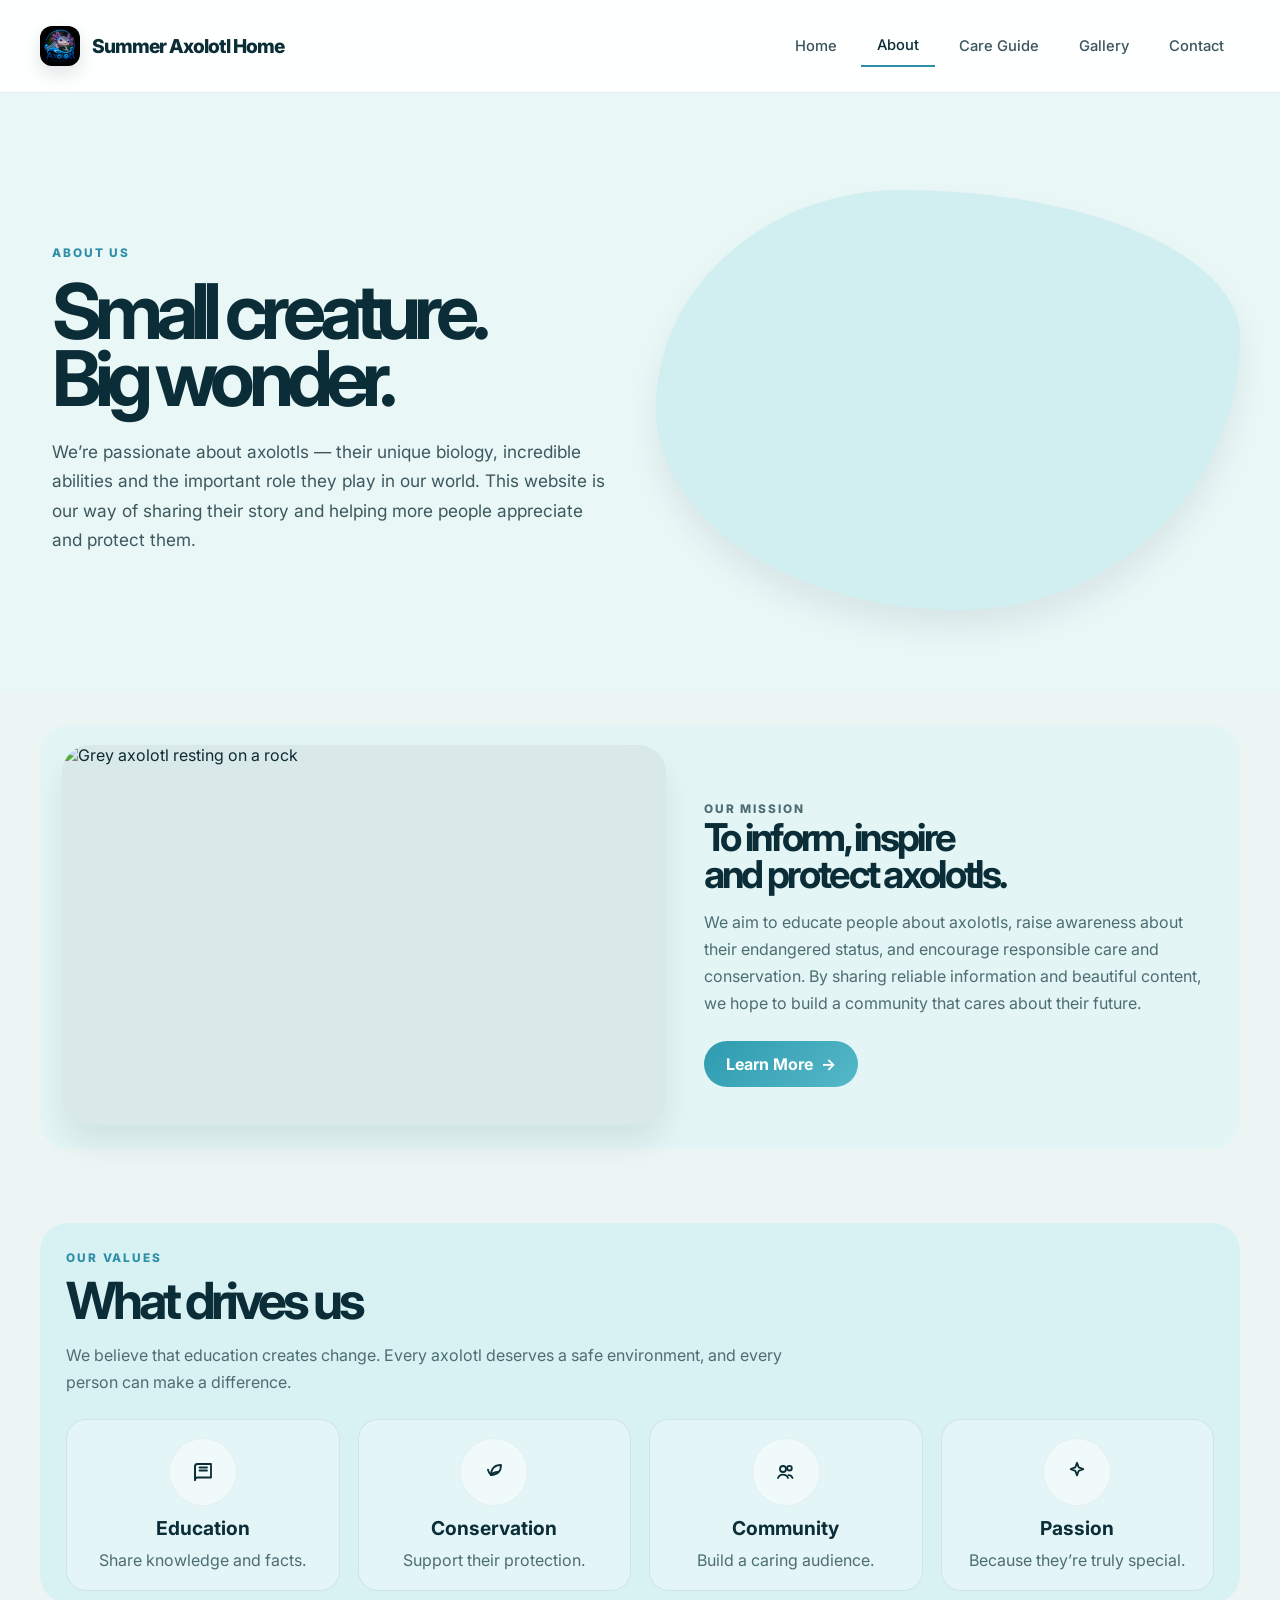
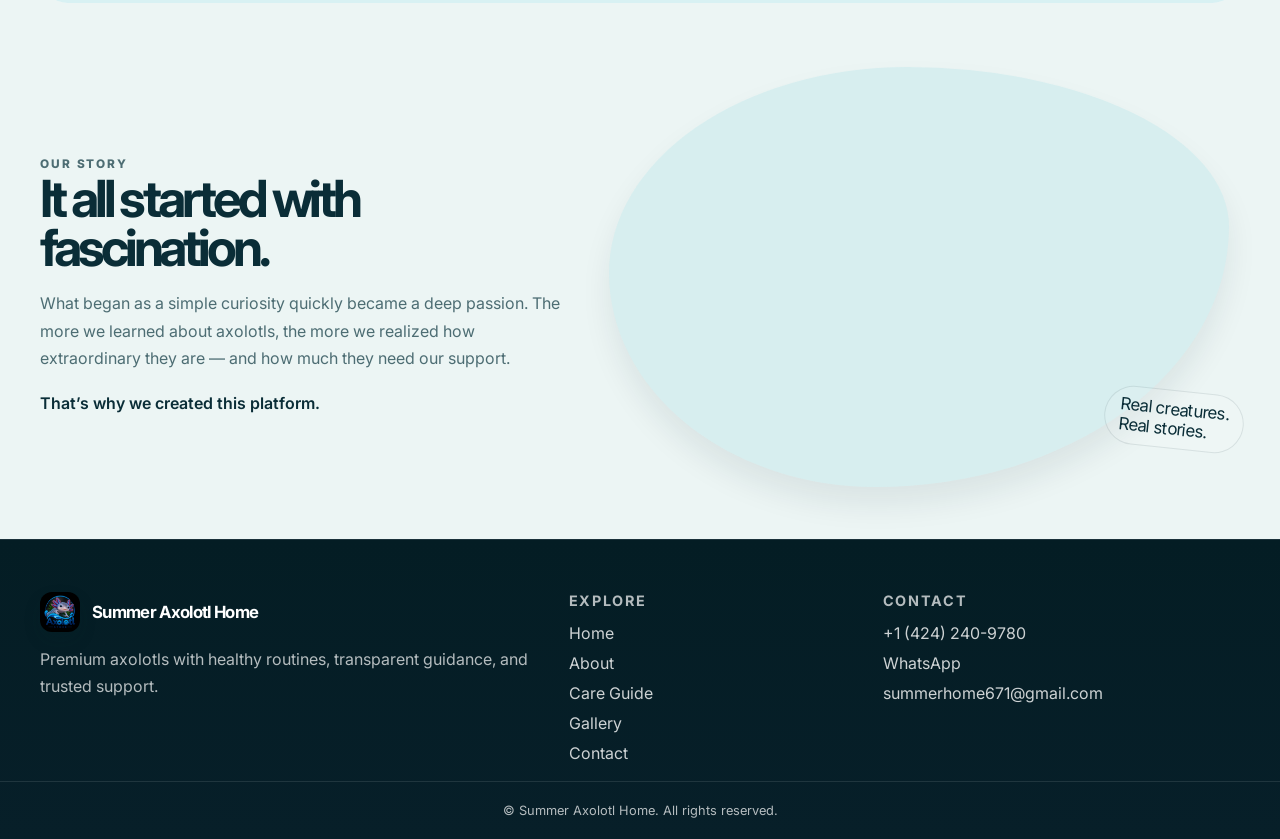
==== home/about.html @ 6ac29fc2 "Update footer branding and WhatsApp links" ====
<!DOCTYPE html>
<html lang="en">
  <head>
    <meta charset="UTF-8" />
    <meta name="viewport" content="width=device-width, initial-scale=1.0" />
    <title>About | Summer Axolotl Home</title>
    <meta
      name="description"
      content="About Summer Axolotl Home and our love for axolotls."
    />
    <link rel="icon" type="image/jpeg" href="../logo/logoo.jpeg" />
    <link rel="preconnect" href="https://fonts.googleapis.com" />
    <link rel="preconnect" href="https://fonts.gstatic.com" crossorigin />
    <link
      href="https://fonts.googleapis.com/css2?family=Inter:wght@400;500;600;700;800&display=swap"
      rel="stylesheet"
    />
    <link rel="stylesheet" href="../css/about.css" />
  </head>
  <body>
    <header class="site-header">
      <div class="container nav-shell">
        <div class="brand" aria-label="Summer Axolotl Home brand logo">
          <img class="brand-logo" src="../logo/logoo.jpeg" alt="Summer Axolotl Home logo" />
          <span class="brand-name">Summer Axolotl Home</span>
        </div>

        <button class="nav-toggle" aria-expanded="false" aria-controls="site-nav" aria-label="Toggle navigation" type="button">
          <span></span>
          <span></span>
          <span></span>
        </button>

        <nav class="site-nav" id="site-nav" aria-label="Main navigation">
          <a href="index.html">Home</a>
          <a href="about.html" class="active">About</a>
          <a href="catalogue.html">Care Guide</a>
          <a href="gallery.html">Gallery</a>
          <a href="contact.html">Contact</a>
        </nav>
      </div>
    </header>

    <main class="about-page">
      <section class="about-intro">
        <div class="container intro-grid">
          <div class="about-copy">
            <p class="eyebrow">About us</p>
            <h1>Small creature.<br />Big wonder.</h1>
            <p>
              We’re passionate about axolotls — their unique biology, incredible abilities and the important role they play in our world. This website is our way of sharing their story and helping more people appreciate and protect them.
            </p>
          </div>

          <div class="intro-visual">
            <div class="axolotl-blob">
              <img src="../image/WhatsApp%20Image%202026-10-26%20at%2015.56.53.jpeg" alt="Pink axolotl" />
            </div>
          </div>
        </div>
      </section>

      <section class="mission-band">
        <div class="container mission-grid">
          <div class="mission-media">
            <img src="../image/WhatsApp%20Image%202026-10-26%20at%2015.56.40.jpeg" alt="Grey axolotl resting on a rock" />
          </div>

          <div class="mission-copy">
            <p class="eyebrow eyebrow-dark">Our mission</p>
            <h2>To inform, inspire<br />and protect axolotls.</h2>
            <p>
              We aim to educate people about axolotls, raise awareness about their endangered status, and encourage responsible care and conservation. By sharing reliable information and beautiful content, we hope to build a community that cares about their future.
            </p>
            <a href="#" class="learn-btn">Learn More <span>→</span></a>
          </div>
        </div>
      </section>

      <section class="values-band">
        <div class="container values-wrap">
          <p class="eyebrow eyebrow-dark values-label">Our values</p>
          <h2>What drives us</h2>
          <p class="values-lead">
            We believe that education creates change. Every axolotl deserves a safe environment, and every person can make a difference.
          </p>

          <div class="values-grid">
            <article class="value-item">
              <div class="value-icon" aria-hidden="true">
                <svg viewBox="0 0 24 24" aria-hidden="true"><path d="M4 6.5A2.5 2.5 0 0 1 6.5 4H20v13.5H6.5A2.5 2.5 0 0 0 4 20V6.5Z"/><path d="M4 6.5V20"/><path d="M8.5 7.5h7.5"/><path d="M8.5 10.5h7.5"/></svg>
              </div>
              <h3>Education</h3>
              <p>Share knowledge and facts.</p>
            </article>
            <article class="value-item">
              <div class="value-icon" aria-hidden="true">
                <svg viewBox="0 0 24 24" aria-hidden="true"><path d="M19 5c-6.5 0-10 3.5-10 10 6.5 0 10-3.5 10-10Z"/><path d="M9 15c1.2-1.7 3.6-2.8 7-3"/><path d="M9 15c-1.5-1.2-2.5-3.1-3-5.3"/></svg>
              </div>
              <h3>Conservation</h3>
              <p>Support their protection.</p>
            </article>
            <article class="value-item">
              <div class="value-icon" aria-hidden="true">
                <svg viewBox="0 0 24 24" aria-hidden="true"><path d="M9 12a3 3 0 1 0 0-6a3 3 0 0 0 0 6Z"/><path d="M4 18c.8-2.1 2.7-3.3 5-3.3s4.2 1.2 5 3.3"/><path d="M15.5 10.5a2.3 2.3 0 1 0 0-4.6a2.3 2.3 0 0 0 0 4.6Z"/><path d="M18.5 18c-.7-1.8-2.2-2.8-4.1-2.8"/></svg>
              </div>
              <h3>Community</h3>
              <p>Build a caring audience.</p>
            </article>
            <article class="value-item">
              <div class="value-icon" aria-hidden="true">
                <svg viewBox="0 0 24 24" aria-hidden="true"><path d="M12 2.8l1.7 4.6 4.6 1.7-4.6 1.7L12 15.4l-1.7-4.6-4.6-1.7L10.3 7.4z"/></svg>
              </div>
              <h3>Passion</h3>
              <p>Because they’re truly special.</p>
            </article>
          </div>
        </div>
      </section>

      <section class="story-band">
        <div class="container story-grid">
          <div class="story-copy">
            <p class="eyebrow eyebrow-dark">Our story</p>
            <h2>It all started with fascination.</h2>
            <p>
              What began as a simple curiosity quickly became a deep passion. The more we learned about axolotls, the more we realized how extraordinary they are — and how much they need our support.
            </p>
            <p class="story-note">
              That’s why we created this platform.
            </p>
          </div>

          <div class="story-visual">
            <div class="story-blob">
              <img src="../image/WhatsApp%20Image%202026-10-26%20at%2015.56.53.jpeg" alt="Happy pink axolotl" />
            </div>
            <div class="story-tag">Real creatures.<br />Real stories.</div>
          </div>
        </div>
      </section>
    </main>

    <footer class="site-footer">
      <div class="container footer-grid">
        <div class="footer-brand">
          <a href="index.html" class="brand brand-footer" aria-label="Summer Axolotl Home home">
            <img src="../logo/logoo.jpeg" alt="Summer Axolotl Home logo" class="brand-logo" />
            <span>Summer Axolotl Home</span>
          </a>
          <p>Premium axolotls with healthy routines, transparent guidance, and trusted support.</p>
        </div>

        <div class="footer-links">
          <h3>Explore</h3>
          <ul>
            <li><a href="index.html">Home</a></li>
            <li><a href="about.html">About</a></li>
            <li><a href="catalogue.html">Care Guide</a></li>
            <li><a href="gallery.html">Gallery</a></li>
            <li><a href="contact.html">Contact</a></li>
          </ul>
        </div>

        <div class="footer-links">
          <h3>Contact</h3>
          <ul>
            <li><a href="tel:+14242409780">+1 (424) 240-9780</a></li>
            <li><a href="https://wa.me/14242409780?text=Hello%20Summer%20Axolotl%20Home" target="_blank" rel="noreferrer">WhatsApp</a></li>
            <li><a href="mailto:summerhome671@gmail.com">summerhome671@gmail.com</a></li>
          </ul>
        </div>
      </div>

      <div class="footer-bottom">
        <div class="container">
          <p>© <span id="year"></span> Summer Axolotl Home. All rights reserved.</p>
        </div>
      </div>
    </footer>

    <script>
      const navToggle = document.querySelector('.nav-toggle');
      const siteNav = document.querySelector('.site-nav');

      if (navToggle && siteNav) {
        navToggle.addEventListener('click', () => {
          const isOpen = siteNav.classList.toggle('is-open');
          navToggle.setAttribute('aria-expanded', String(isOpen));
        });

        siteNav.querySelectorAll('a').forEach((link) => {
          link.addEventListener('click', () => {
            siteNav.classList.remove('is-open');
            navToggle.setAttribute('aria-expanded', 'false');
          });
        });
      }
    </script>
  </body>
</html>
---- css/about.css ----
:root {
  --page-bg: #ecf5f4;
  --header-bg: #ffffff;
  --shell-bg: #eaf7f7;
  --panel-bg: #dff4f5;
  --navy: #0a2d37;
  --text: #0c2b33;
  --muted: #4d6d73;
  --light: #fefdfd;
  --teal: #77dfe8;
  --teal-deep: #2e8fa8;
  --pink: #f5b5d8;
  --rust: #d1b3a7;
  --shadow: 0 18px 30px rgba(9, 41, 45, 0.08);
  --ios-ease: cubic-bezier(0.22, 1, 0.36, 1);
}

* {
  box-sizing: border-box;
}

html {
  scroll-behavior: smooth;
}

body {
  margin: 0;
  font-family: "Inter", sans-serif;
  background: var(--page-bg);
  color: var(--text);
}

img {
  display: block;
  max-width: 100%;
}

a {
  text-decoration: none;
  color: inherit;
  transition: color 0.28s var(--ios-ease), transform 0.28s var(--ios-ease), background-color 0.28s var(--ios-ease), border-color 0.28s var(--ios-ease), box-shadow 0.28s var(--ios-ease);
}

button {
  font: inherit;
  transition: transform 0.28s var(--ios-ease), box-shadow 0.28s var(--ios-ease), opacity 0.28s var(--ios-ease);
}

.container {
  width: min(1200px, calc(100% - 32px));
  margin: 0 auto;
}

.site-header {
  background: rgba(255,255,255,0.96);
  border-bottom: 1px solid rgba(12, 43, 51, 0.08);
}

.nav-shell {
  min-height: 92px;
  display: flex;
  align-items: center;
  justify-content: space-between;
  gap: 18px;
}

.brand {
  display: inline-flex;
  align-items: center;
  gap: 12px;
  color: #0b2d36;
}

.brand-logo {
  width: 40px;
  height: 40px;
  object-fit: cover;
  border-radius: 12px;
  box-shadow: 0 8px 18px rgba(9, 41, 45, 0.12);
}

.brand-mark {
  position: relative;
  width: 40px;
  height: 40px;
  display: inline-block;
  border-radius: 50%;
  background: linear-gradient(135deg, #d9f0f0, #bce7ee);
  box-shadow: inset 0 0 0 2px rgba(255,255,255,0.55);
}

.brand-mark::before,
.brand-mark::after {
  content: "";
  position: absolute;
  inset: 7px 16px 7px 16px;
  border-radius: 999px;
  border: 3px solid rgba(12, 43, 51, 0.8);
  transform: rotate(28deg);
}

.brand-mark::after {
  inset: 16px 7px 7px 16px;
  transform: rotate(-28deg);
}

.brand-name {
  font-size: clamp(1.15rem, 1.5vw, 1.8rem);
  letter-spacing: -0.05em;
  font-weight: 800;
  line-height: 1.15;
}

.site-nav {
  display: flex;
  align-items: center;
  justify-content: center;
  gap: 8px;
  flex-wrap: wrap;
}

.site-nav a {
  display: inline-flex;
  align-items: center;
  justify-content: center;
  min-height: 42px;
  padding: 0 16px;
  border-radius: 999px;
  color: rgba(12,43,51,0.8);
  font-size: 0.92rem;
  font-weight: 500;
}

.site-nav a.active {
  color: #0b2d36;
  border-bottom: 2px solid var(--teal-deep);
  border-radius: 0;
}

.nav-toggle {
  display: none;
  width: 42px;
  height: 42px;
  border: 1px solid rgba(12, 43, 51, 0.12);
  border-radius: 50%;
  background: rgba(255,255,255,0.4);
  color: var(--navy);
  padding: 0;
  align-items: center;
  justify-content: center;
  flex-direction: column;
  gap: 5px;
}

.nav-toggle span {
  display: block;
  width: 18px;
  height: 2px;
  background: currentColor;
  border-radius: 2px;
}

.about-page {
  background: var(--page-bg);
}

.about-intro {
  background: var(--shell-bg);
  min-height: 600px;
  display: flex;
  align-items: center;
}

.intro-grid {
  display: grid;
  grid-template-columns: 1fr 1fr;
  gap: 32px;
  align-items: center;
  padding: 50px 0 36px;
}

.about-copy {
  padding-left: 12px;
}

.eyebrow {
  margin: 0 0 18px;
  font-size: 0.74rem;
  letter-spacing: 0.16em;
  text-transform: uppercase;
  font-weight: 800;
  color: var(--teal-deep);
}

.eyebrow-dark {
  color: var(--teal-deep);
}

.about-copy h1 {
  margin: 0;
  color: var(--navy);
  font-size: clamp(3.7rem, 6vw, 7rem);
  line-height: 0.88;
  letter-spacing: -0.09em;
}

.about-copy p:last-child {
  max-width: 560px;
  margin: 24px 0 0;
  color: rgba(12, 43, 51, 0.78);
  font-size: 1.08rem;
  line-height: 1.7;
}

.intro-visual {
  display: flex;
  align-items: center;
  justify-content: center;
}

.axolotl-blob {
  position: relative;
  width: min(100%, 700px);
  height: 420px;
  border-radius: 42% 58% 48% 52% / 52% 35% 65% 48%;
  overflow: hidden;
  background: rgba(117, 205, 214, 0.22);
  box-shadow: var(--shadow);
}

.axolotl-blob img {
  width: 100%;
  height: 100%;
  object-fit: cover;
}

.mission-band {
  padding: 32px 0 20px;
}

.mission-grid {
  display: grid;
  grid-template-columns: 1.08fr 0.92fr;
  gap: 38px;
  align-items: center;
  background: rgba(220, 245, 246, 0.5);
  border-radius: 28px;
  padding: 20px 22px 24px;
}

.mission-media {
  overflow: hidden;
  border-radius: 28px;
  background: #d9e8e8;
  box-shadow: var(--shadow);
}

.mission-media img {
  width: 100%;
  height: 380px;
  object-fit: cover;
}

.mission-copy {
  max-width: 560px;
}

.mission-copy h2 {
  margin: 0;
  color: var(--navy);
  font-size: clamp(2.4rem, 3vw, 4rem);
  line-height: 0.96;
  letter-spacing: -0.07em;
}

.mission-copy p {
  margin: 16px 0 0;
  color: var(--muted);
  line-height: 1.7;
}

.learn-btn {
  margin-top: 24px;
  display: inline-flex;
  align-items: center;
  justify-content: center;
  min-height: 46px;
  padding: 0 22px;
  border-radius: 999px;
  font-weight: 700;
  background: linear-gradient(135deg, #2f9bb0, #54b8c7);
  color: #fff;
}

.learn-btn span {
  margin-left: 8px;
}

.values-band {
  padding: 54px 0 30px;
}

.values-wrap {
  background: rgba(209, 240, 244, 0.7);
  border-radius: 28px;
  padding: 28px 26px 12px;
}

.values-label {
  margin-bottom: 10px;
}

.values-wrap h2 {
  margin: 0;
  font-size: clamp(2.5rem, 4vw, 4rem);
  line-height: 1;
  letter-spacing: -0.08em;
  color: var(--navy);
}

.values-lead {
  margin: 16px 0 22px;
  max-width: 760px;
  color: var(--muted);
  line-height: 1.7;
}

.values-grid {
  display: grid;
  grid-template-columns: repeat(4, minmax(0, 1fr));
  gap: 18px;
}

.value-item {
  padding: 18px 16px 18px;
  border-radius: 20px;
  background: rgba(255,255,255,0.28);
  border: 1px solid rgba(12, 43, 51, 0.08);
  text-align: center;
}

.value-icon {
  width: 68px;
  height: 68px;
  display: inline-flex;
  align-items: center;
  justify-content: center;
  border-radius: 50%;
  background: rgba(255,255,255,0.52);
  color: var(--navy);
  margin-bottom: 10px;
  box-shadow: inset 0 0 0 1px rgba(12, 43, 51, 0.05);
}

.value-icon svg,
.card-icon svg,
.contact-badge svg,
.socials span svg {
  width: 24px;
  height: 24px;
  stroke: currentColor;
  fill: none;
  stroke-width: 1.8;
  stroke-linecap: round;
  stroke-linejoin: round;
}

.value-item h3 {
  margin: 0;
  color: var(--navy);
  font-size: 1.2rem;
}

.value-item p {
  margin: 8px 0 0;
  color: var(--muted);
  line-height: 1.5;
}

.story-band {
  padding: 34px 0 52px;
}

.story-grid {
  display: grid;
  grid-template-columns: 0.9fr 1.1fr;
  gap: 34px;
  align-items: center;
}

.story-copy h2 {
  margin: 0;
  color: var(--navy);
  font-size: clamp(3rem, 4vw, 4.8rem);
  line-height: 0.96;
  letter-spacing: -0.08em;
}

.story-copy p {
  margin: 18px 0 0;
  color: var(--muted);
  line-height: 1.7;
}

.story-note {
  font-weight: 600;
  color: var(--navy) !important;
}

.story-visual {
  position: relative;
  display: flex;
  align-items: center;
  justify-content: center;
}

.story-blob {
  position: relative;
  width: min(100%, 620px);
  height: 420px;
  overflow: hidden;
  border-radius: 48% 52% 57% 43% / 49% 38% 62% 51%;
  background: rgba(117, 205, 214, 0.18);
  box-shadow: var(--shadow);
}

.story-blob img {
  width: 100%;
  height: 100%;
  object-fit: cover;
}

.story-tag {
  position: absolute;
  right: -4px;
  bottom: 38px;
  padding: 8px 14px;
  border-radius: 999px;
  background: rgba(255,255,255,0.1);
  border: 1px solid rgba(12, 43, 51, 0.1);
  color: var(--navy);
  font-size: 1.06rem;
  line-height: 1.2;
  letter-spacing: -0.04em;
  transform: rotate(6deg);
}

.contact-page {
  background: linear-gradient(180deg, #edf8f8 0%, #ecf5f4 100%);
}

.contact-hero {
  position: relative;
  width: 100vw;
  margin-left: calc(50% - 50vw);
  background: var(--shell-bg);
  color: var(--navy);
  overflow: hidden;
}

.contact-hero::before {
  content: "";
  position: absolute;
  inset: 0;
  background: linear-gradient(90deg, rgba(234, 247, 247, 0.94) 0%, rgba(234, 247, 247, 0.82) 22%, rgba(234, 247, 247, 0.54) 40%, rgba(234, 247, 247, 0.16) 72%, rgba(234, 247, 247, 0.04) 100%);
  z-index: 0;
}

.contact-hero::after {
  content: "";
  position: absolute;
  left: 0;
  right: 0;
  bottom: -1px;
  height: 80px;
  background: linear-gradient(180deg, rgba(234, 247, 247, 0), rgba(234, 247, 247, 1));
  z-index: 1;
  pointer-events: none;
}

.contact-hero-grid {
  position: relative;
  z-index: 2;
  display: grid;
  grid-template-columns: 0.96fr 1.04fr;
  gap: 30px;
  align-items: center;
  min-height: 540px;
  width: 100vw;
  max-width: none;
  margin: 0;
  padding: 24px 0 10px;
}

.contact-copy {
  position: relative;
  z-index: 2;
  padding: 32px 0 38px clamp(20px, 4vw, 68px);
}

.contact-copy h1 {
  margin: 0;
  color: var(--navy);
  font-size: clamp(3rem, 4vw, 5.2rem);
  line-height: 0.93;
  letter-spacing: -0.08em;
  max-width: 620px;
}

.contact-copy p {
  margin: 20px 0 0;
  color: rgba(12, 43, 51, 0.78);
  font-size: 1.02rem;
  line-height: 1.7;
  max-width: 560px;
}

.contact-actions {
  display: flex;
  flex-wrap: wrap;
  gap: 14px;
  margin-top: 28px;
}

.primary-contact-btn,
.secondary-contact-btn {
  display: inline-flex;
  align-items: center;
  justify-content: center;
  min-height: 48px;
  padding: 0 22px;
  border-radius: 999px;
  font-weight: 700;
  transition: transform 0.28s var(--ios-ease), box-shadow 0.28s var(--ios-ease), background 0.28s var(--ios-ease), color 0.28s var(--ios-ease);
}

.primary-contact-btn {
  background: linear-gradient(135deg, #2e8fa8, #7ad8eb 100%);
  color: #fff;
  box-shadow: 0 14px 24px rgba(46, 143, 168, 0.25);
}

.primary-contact-btn:hover,
.secondary-contact-btn:hover,
.contact-card:hover {
  transform: translateY(-2px);
}

.secondary-contact-btn {
  background: rgba(255,255,255,0.7);
  border: 1px solid rgba(12, 43, 51, 0.08);
  color: var(--navy);
}

.contact-badge {
  display: inline-flex;
  align-items: center;
  justify-content: center;
  width: 28px;
  height: 28px;
  border-radius: 50%;
  background: rgba(255,255,255,0.2);
  margin-right: 8px;
}

.wa-badge,
.wa-card-icon,
.socials .wa-icon {
  background: #25d366;
  border-color: transparent;
  color: #fff;
}

.contact-badge svg,
.card-icon.wa-card-icon svg,
.socials .wa-icon svg {
  width: 16px;
  height: 16px;
}

.contact-visual {
  position: absolute;
  inset: 0;
  z-index: 0;
}

.contact-image-wrap {
  position: absolute;
  inset: 0;
  width: 100vw;
  height: 100%;
  border-radius: 0;
  overflow: hidden;
  box-shadow: none;
  border: none;
  background: rgba(255,255,255,0.06);
}

.contact-image-wrap img {
  width: 100%;
  height: 100%;
  min-height: 540px;
  object-fit: cover;
  display: block;
  opacity: 0.28;
  filter: saturate(0.7) contrast(1.08) brightness(0.9) blur(0.2px);
  transform: scale(1.06);
}

.contact-info-band {
  padding: 18px 0 72px;
}

.contact-cards {
  display: grid;
  grid-template-columns: repeat(3, minmax(0, 1fr));
  gap: 22px;
}

.contact-card {
  background: rgba(255,255,255,0.7);
  border: 1px solid rgba(12, 43, 51, 0.08);
  border-radius: 24px;
  padding: 26px 20px 22px;
  text-align: center;
  box-shadow: 0 14px 24px rgba(5, 30, 36, 0.06);
}

.card-icon {
  width: 62px;
  height: 62px;
  display: inline-flex;
  align-items: center;
  justify-content: center;
  border-radius: 18px;
  background: linear-gradient(135deg, rgba(46, 143, 168, 0.12), rgba(122, 216, 235, 0.18));
  margin-bottom: 14px;
  color: var(--teal-deep);
}

.card-icon svg {
  width: 26px;
  height: 26px;
}

.contact-card h3 {
  margin: 0 0 12px;
  color: var(--navy);
  font-size: 1.2rem;
}

.contact-card a {
  color: var(--teal-deep);
  font-weight: 700;
  text-decoration: none;
}

.whatsapp-card {
  background: linear-gradient(180deg, rgba(122, 216, 235, 0.12), rgba(255,255,255,0.7));
}

.site-footer {
  background: linear-gradient(180deg, #041d24 0%, #071f29 100%);
  color: rgba(255,255,255,0.8);
  padding: 52px 0 18px;
  border-top: 1px solid rgba(255,255,255,0.08);
}

.footer-shell,
.footer-grid {
  display: grid;
  grid-template-columns: 1.4fr 0.8fr 1fr;
  gap: 28px;
  align-items: start;
}

.footer-brand {
  display: grid;
  gap: 14px;
  color: #fff;
}

.footer-brand .brand {
  display: inline-flex;
  align-items: center;
  gap: 12px;
  color: #fff;
}

.footer-brand .brand span {
  font-size: 1.05rem;
  font-weight: 700;
  letter-spacing: -0.04em;
}

.footer-brand p,
.footer-links p,
.footer-bottom p {
  margin: 0;
  color: rgba(255,255,255,0.7);
  line-height: 1.7;
}

.footer-links h3 {
  margin: 0 0 14px;
  font-size: 0.9rem;
  letter-spacing: 0.12em;
  text-transform: uppercase;
  color: rgba(255,255,255,0.7);
}

.footer-links ul {
  list-style: none;
  padding: 0;
  margin: 0;
  display: grid;
  gap: 10px;
}

.footer-links a,
.footer-nav a,
.footer-brand a {
  color: rgba(255,255,255,0.8);
  text-decoration: none;
}

.footer-links a:hover,
.footer-nav a:hover,
.footer-brand a:hover {
  color: #fff;
}

.footer-nav {
  display: flex;
  align-items: center;
  justify-content: center;
  gap: 10px;
  flex-wrap: wrap;
}

.footer-nav a {
  font-size: 0.8rem;
  opacity: 0.9;
}

.socials {
  display: flex;
  align-items: center;
  justify-content: flex-start;
  gap: 10px;
}

.socials span {
  width: 30px;
  height: 30px;
  display: inline-flex;
  align-items: center;
  justify-content: center;
  border: 1px solid rgba(255,255,255,0.14);
  border-radius: 50%;
  color: rgba(255,255,255,0.9);
  background: rgba(255,255,255,0.03);
}

.socials span svg {
  width: 14px;
  height: 14px;
  stroke: currentColor;
  fill: none;
}

.footer-copy,
.footer-bottom {
  margin-top: 18px;
  padding-top: 18px;
  border-top: 1px solid rgba(255,255,255,0.1);
  text-align: center;
  color: rgba(255,255,255,0.6);
  font-size: 0.8rem;
}

@media (prefers-reduced-motion: reduce) {
  *, *::before, *::after {
    animation-duration: 0.01ms !important;
    animation-iteration-count: 1 !important;
    transition-duration: 0.01ms !important;
    scroll-behavior: auto !important;
  }
}

@media (max-width: 980px) {
  .contact-hero-grid,
  .contact-cards,
  .intro-grid,
  .mission-grid,
  .story-grid,
  .values-grid,
  .footer-shell {
    grid-template-columns: 1fr;
  }

  .about-copy {
    padding-left: 0;
  }

  .values-grid {
    grid-template-columns: repeat(2, minmax(0, 1fr));
  }

  .footer-shell {
    text-align: center;
  }
}

@media (max-width: 700px) {
  .nav-shell {
    position: relative;
    min-height: 76px;
  }

  .site-nav {
    position: absolute;
    top: calc(100% + 10px);
    left: 0;
    right: 0;
    display: none;
    flex-direction: column;
    align-items: stretch;
    gap: 8px;
    padding: 14px;
    background: rgba(255,255,255,0.96);
    border: 1px solid rgba(12, 43, 51, 0.08);
    border-radius: 18px;
    box-shadow: var(--shadow);
    z-index: 20;
  }

  .site-nav.is-open {
    display: flex;
  }

  .site-nav a {
    width: 100%;
    text-align: center;
    padding: 12px 14px;
  }

  .nav-toggle {
    display: inline-flex;
  }

  .contact-copy h1 {
    font-size: clamp(2.5rem, 14vw, 4.1rem);
  }

  .contact-image-wrap img {
    min-height: 300px;
  }

  .contact-actions {
    flex-direction: column;
    align-items: stretch;
  }

  .primary-contact-btn,
  .secondary-contact-btn {
    width: 100%;
  }

  .about-copy h1 {
    font-size: clamp(2.8rem, 14vw, 4.8rem);
  }

  .axolotl-blob,
  .story-blob {
    height: 320px;
  }

  .values-grid {
    grid-template-columns: 1fr;
  }

  .story-tag {
    right: 10px;
    bottom: 10px;
    font-size: 0.92rem;
  }
}

@media (max-width: 980px) {
  .intro-grid,
  .mission-grid,
  .story-grid,
  .values-grid,
  .footer-shell {
    grid-template-columns: 1fr;
  }

  .about-copy {
    padding-left: 0;
  }

  .values-grid {
    grid-template-columns: repeat(2, minmax(0, 1fr));
  }

  .footer-shell {
    text-align: center;
  }
}

@media (max-width: 700px) {
  .nav-shell {
    position: relative;
    min-height: 76px;
  }

  .site-nav {
    position: absolute;
    top: calc(100% + 10px);
    left: 0;
    right: 0;
    display: none;
    flex-direction: column;
    align-items: stretch;
    gap: 8px;
    padding: 14px;
    background: rgba(255,255,255,0.96);
    border: 1px solid rgba(12, 43, 51, 0.08);
    border-radius: 18px;
    box-shadow: var(--shadow);
    z-index: 20;
  }

  .site-nav.is-open {
    display: flex;
  }

  .site-nav a {
    width: 100%;
    text-align: center;
    padding: 12px 14px;
  }

  .nav-toggle {
    display: inline-flex;
  }

  .about-copy h1 {
    font-size: clamp(2.8rem, 14vw, 4.8rem);
  }

  .axolotl-blob,
  .story-blob {
    height: 320px;
  }

  .values-grid {
    grid-template-columns: 1fr;
  }

  .story-tag {
    right: 10px;
    bottom: 10px;
    font-size: 0.92rem;
  }
}
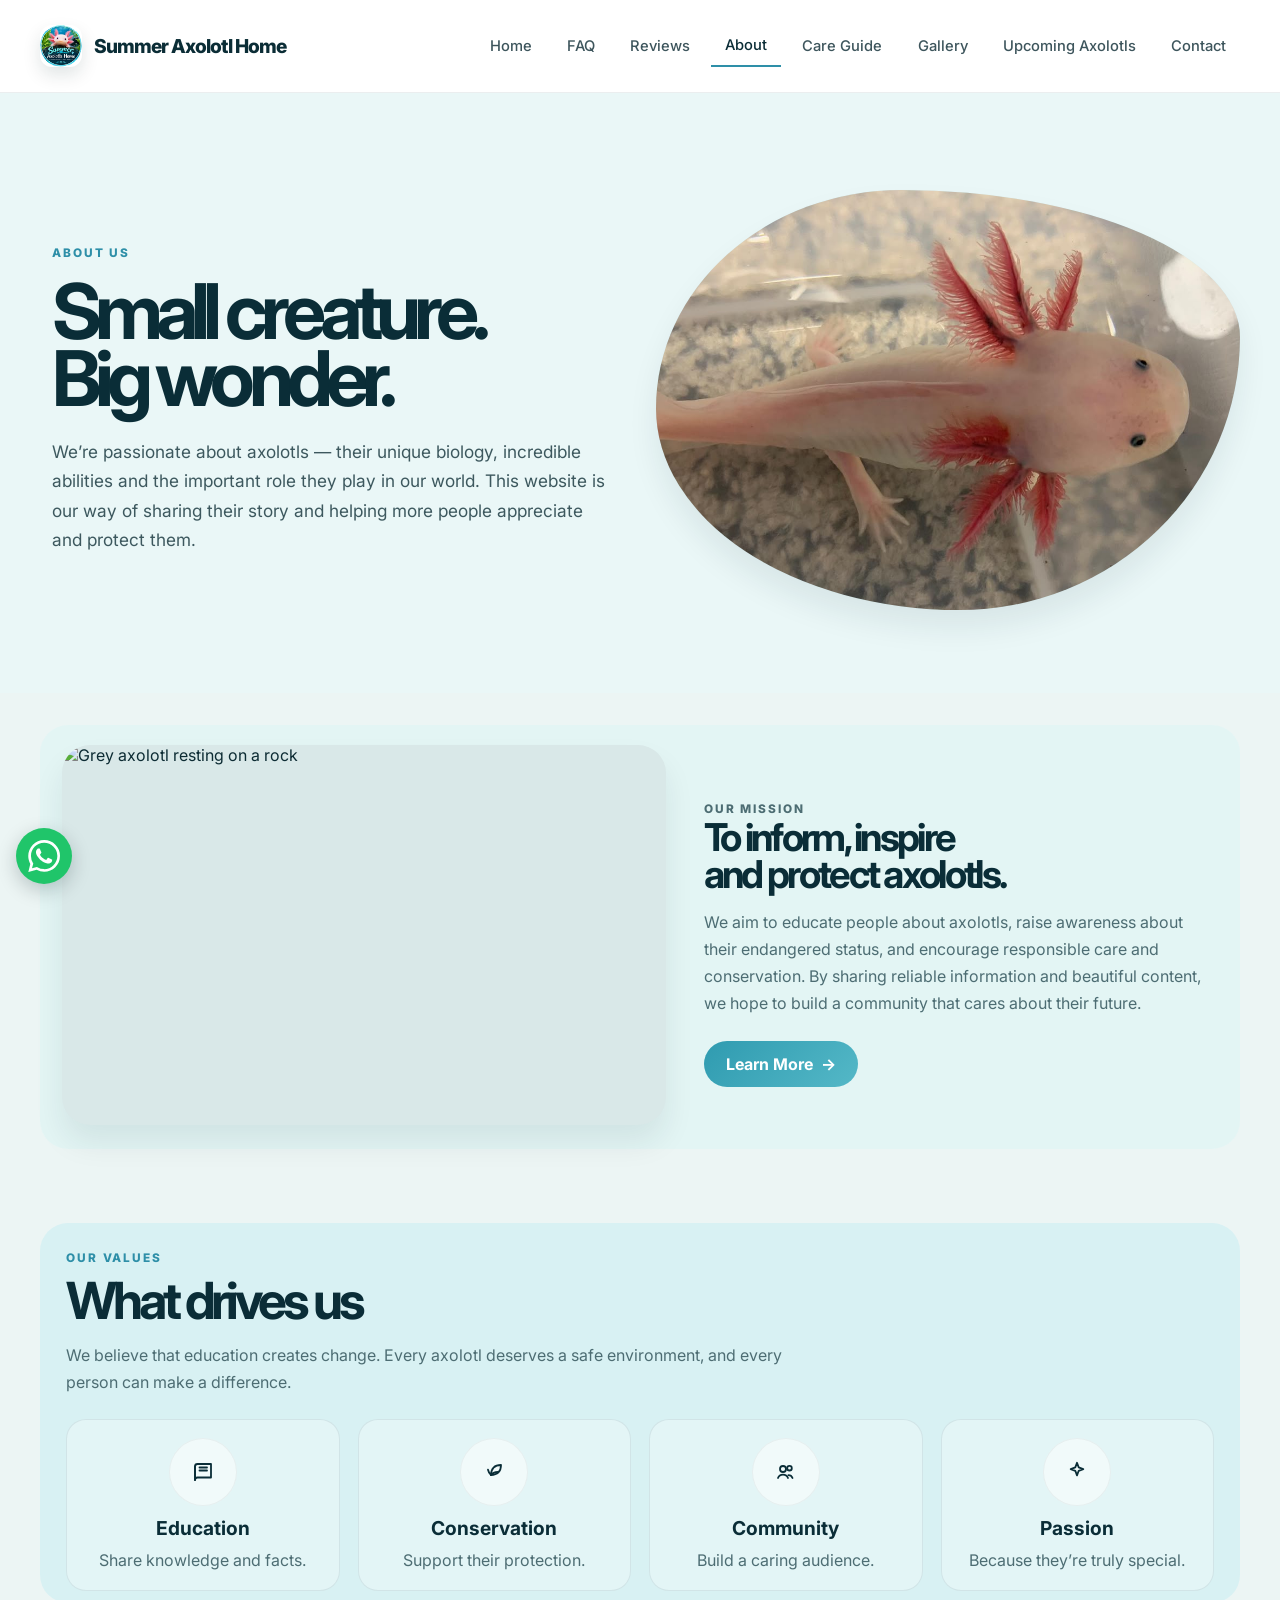
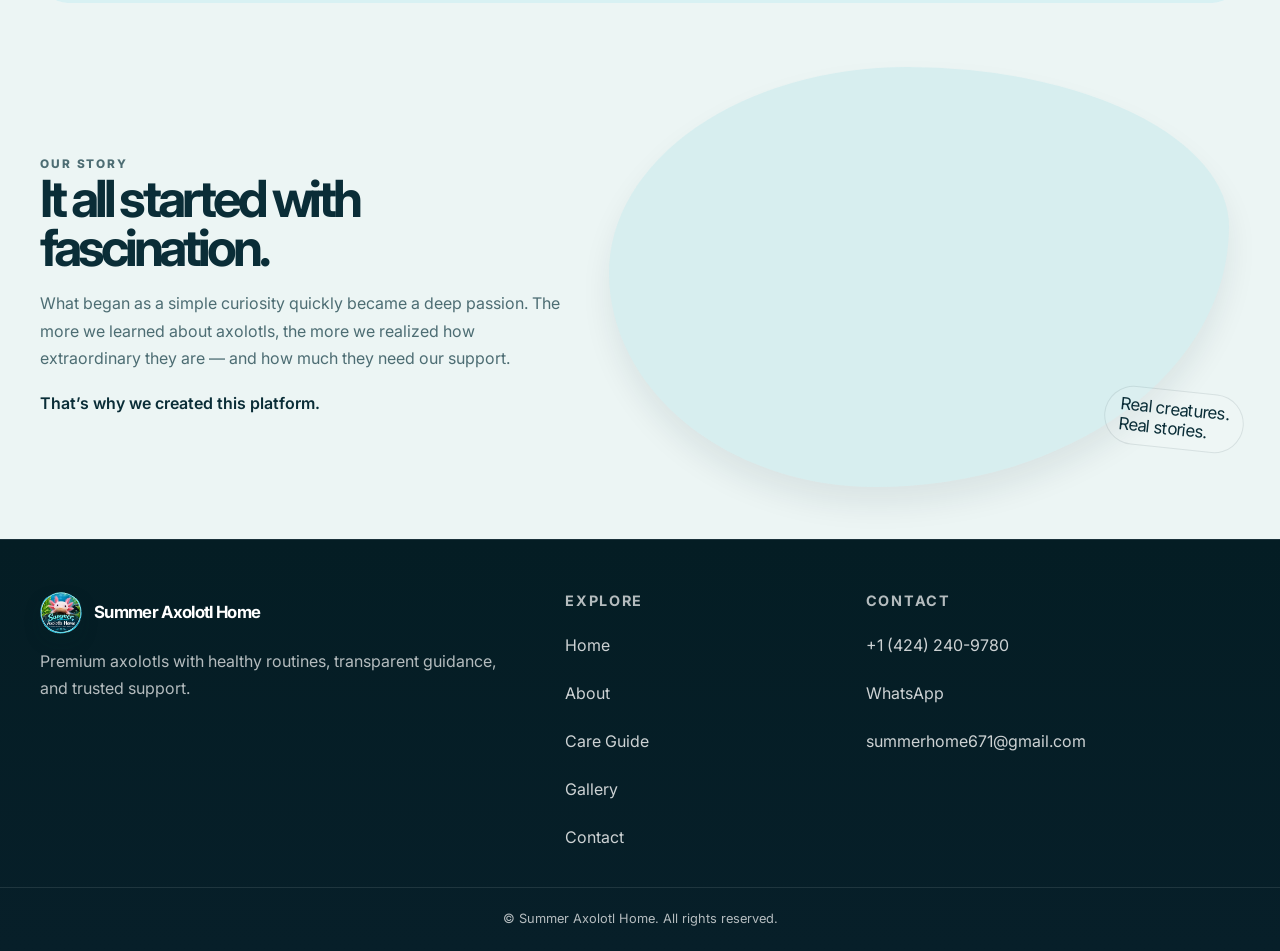
==== commit 3c606156: "Add responsive axolotl site updates Co-authored-by: Copilot <223556219+Copilot@users.noreply.github." ====
--- a/home/about.html
+++ b/home/about.html
@@ -8,7 +8,7 @@
       name="description"
       content="About Summer Axolotl Home and our love for axolotls."
     />
-    <link rel="icon" type="image/jpeg" href="../logo/logoo.jpeg" />
+    <link rel="icon" type="image/png" href="../image/logo.png" />
     <link rel="preconnect" href="https://fonts.googleapis.com" />
     <link rel="preconnect" href="https://fonts.gstatic.com" crossorigin />
     <link
@@ -16,26 +16,32 @@
       rel="stylesheet"
     />
     <link rel="stylesheet" href="../css/about.css" />
+    <link rel="stylesheet" href="../css/navigation.css" />
+    <link rel="stylesheet" href="../css/footer.css" />
+    <link rel="stylesheet" href="../css/floating-actions.css" />
   </head>
   <body>
     <header class="site-header">
       <div class="container nav-shell">
         <div class="brand" aria-label="Summer Axolotl Home brand logo">
-          <img class="brand-logo" src="../logo/logoo.jpeg" alt="Summer Axolotl Home logo" />
+          <img class="brand-logo" src="../image/logo.png" alt="Summer Axolotl Home logo" />
           <span class="brand-name">Summer Axolotl Home</span>
         </div>
 
-        <button class="nav-toggle" aria-expanded="false" aria-controls="site-nav" aria-label="Toggle navigation" type="button">
-          <span></span>
-          <span></span>
-          <span></span>
+        <button class="nav-toggle" aria-expanded="false" aria-controls="site-nav" aria-label="Open navigation menu" type="button">
+          <span aria-hidden="true"></span>
+          <span aria-hidden="true"></span>
+          <span aria-hidden="true"></span>
         </button>
 
         <nav class="site-nav" id="site-nav" aria-label="Main navigation">
           <a href="index.html">Home</a>
+          <a href="index.html#faq">FAQ</a>
+          <a href="index.html#reviews">Reviews</a>
           <a href="about.html" class="active">About</a>
           <a href="catalogue.html">Care Guide</a>
           <a href="gallery.html">Gallery</a>
+          <a href="upcoming.html">Upcoming Axolotls</a>
           <a href="contact.html">Contact</a>
         </nav>
       </div>
@@ -54,7 +60,7 @@
 
           <div class="intro-visual">
             <div class="axolotl-blob">
-              <img src="../image/WhatsApp%20Image%202026-10-26%20at%2015.56.53.jpeg" alt="Pink axolotl" />
+              <img src="../image/Leucistic%20%24100%201.jpeg" alt="Pink axolotl" />
             </div>
           </div>
         </div>
@@ -133,7 +139,7 @@
 
           <div class="story-visual">
             <div class="story-blob">
-              <img src="../image/WhatsApp%20Image%202026-10-26%20at%2015.56.53.jpeg" alt="Happy pink axolotl" />
+              <img src="../image/Leucistic%20%24100%202.jpeg" alt="Happy pink axolotl" />
             </div>
             <div class="story-tag">Real creatures.<br />Real stories.</div>
           </div>
@@ -145,7 +151,7 @@
       <div class="container footer-grid">
         <div class="footer-brand">
           <a href="index.html" class="brand brand-footer" aria-label="Summer Axolotl Home home">
-            <img src="../logo/logoo.jpeg" alt="Summer Axolotl Home logo" class="brand-logo" />
+            <img src="../image/logo.png" alt="Summer Axolotl Home logo" class="brand-logo" />
             <span>Summer Axolotl Home</span>
           </a>
           <p>Premium axolotls with healthy routines, transparent guidance, and trusted support.</p>
@@ -179,24 +185,7 @@
       </div>
     </footer>
 
-    <script>
-      const navToggle = document.querySelector('.nav-toggle');
-      const siteNav = document.querySelector('.site-nav');
-
-      if (navToggle && siteNav) {
-        navToggle.addEventListener('click', () => {
-          const isOpen = siteNav.classList.toggle('is-open');
-          navToggle.setAttribute('aria-expanded', String(isOpen));
-        });
-
-        siteNav.querySelectorAll('a').forEach((link) => {
-          link.addEventListener('click', () => {
-            siteNav.classList.remove('is-open');
-            navToggle.setAttribute('aria-expanded', 'false');
-          });
-        });
-      }
-    </script>
+    <script src="../js/navigation.js"></script>
+    <script src="../js/floating-actions.js"></script>
   </body>
 </html>
-
--- a/css/navigation.css
+++ b/css/navigation.css
@@ -0,0 +1,229 @@
+html {
+  overflow-x: clip;
+  --sticky-header-height: calc(5.75rem + 1px);
+}
+
+body {
+  overflow-x: clip;
+}
+
+.site-header,
+.topbar {
+  position: sticky;
+  top: 0;
+  z-index: 40;
+  overflow-x: clip;
+}
+
+.nav-shell {
+  display: flex;
+  align-items: center;
+  justify-content: space-between;
+  gap: clamp(0.5rem, 1.5vw, 1.25rem);
+}
+
+.nav-shell > .brand,
+.nav-shell > .brand-wrap {
+  flex: 0 1 auto;
+  min-width: 0;
+  gap: clamp(0.5rem, 1vw, 0.75rem);
+}
+
+.nav-shell .brand-name {
+  font-size: clamp(1.15rem, 1.5vw, 1.8rem);
+  line-height: 1.15;
+}
+
+.nav-shell > .brand-logo,
+.nav-shell > .brand img,
+.nav-shell > .brand-wrap img {
+  flex: 0 0 2.625rem;
+  width: 2.625rem;
+  height: 2.625rem;
+  object-fit: contain;
+}
+
+.nav-shell > .brand-name,
+.nav-shell .brand-wordmark {
+  min-width: 0;
+  overflow-wrap: anywhere;
+}
+
+.nav-shell .brand-wordmark {
+  display: grid;
+  line-height: 1.1;
+}
+
+.nav-shell > .site-nav,
+.nav-shell > .main-nav {
+  flex: 1 1 auto;
+  min-width: 0;
+  justify-content: flex-end;
+  gap: clamp(0.125rem, 0.55vw, 0.5rem);
+}
+
+.nav-shell > .site-nav a,
+.nav-shell > .main-nav a {
+  padding-inline: clamp(0.5rem, 1.1vw, 1rem);
+}
+
+.nav-toggle {
+  flex: 0 0 2.75rem;
+  width: 2.75rem;
+  height: 2.75rem;
+  border: 1px solid rgba(12, 43, 51, 0.14);
+  border-radius: 0.875rem;
+  background: #f3f8f8;
+  color: #0a2d37;
+  cursor: pointer;
+}
+
+.nav-toggle:focus-visible {
+  outline: 3px solid rgba(46, 143, 168, 0.45);
+  outline-offset: 3px;
+}
+
+.nav-toggle span {
+  transition: transform 180ms ease, opacity 180ms ease;
+}
+
+@media (min-width: 1024px) {
+  .nav-toggle {
+    display: none;
+  }
+}
+
+@media (max-width: 1023px) {
+  html {
+    --sticky-header-height: calc(4.75rem + 1px);
+  }
+
+  .nav-shell {
+    min-height: 4.75rem;
+    gap: 0.75rem;
+  }
+
+  .nav-shell > .brand,
+  .nav-shell > .brand-wrap {
+    flex: 1 1 auto;
+    max-width: calc(100% - 3.5rem);
+  }
+
+  .nav-shell > .brand-logo,
+  .nav-shell > .brand img,
+  .nav-shell > .brand-wrap img {
+    flex-basis: 2.625rem;
+    width: 2.625rem;
+    height: 2.625rem;
+    border-radius: 50%;
+    box-shadow: none;
+  }
+
+  .nav-shell .brand-name {
+    font-size: clamp(1rem, 3.6vw, 1.35rem);
+    line-height: 1.15;
+  }
+
+  .nav-shell .brand-wordmark {
+    font-size: clamp(0.95rem, 3.4vw, 1.2rem);
+  }
+
+  .nav-shell .brand-wordmark strong {
+    font-size: 1.1em;
+  }
+
+  .nav-toggle {
+    position: relative;
+    z-index: 2;
+    display: inline-flex;
+  }
+
+  .nav-toggle[aria-expanded="true"] span:first-child {
+    transform: translateY(7px) rotate(45deg);
+  }
+
+  .nav-toggle[aria-expanded="true"] span:nth-child(2) {
+    opacity: 0;
+  }
+
+  .nav-toggle[aria-expanded="true"] span:last-child {
+    transform: translateY(-7px) rotate(-45deg);
+  }
+
+  .nav-shell > .site-nav,
+  .nav-shell > .main-nav {
+    position: fixed;
+    z-index: 1;
+    inset: 0;
+    display: flex;
+    width: 100%;
+    min-height: 100vh;
+    min-height: 100dvh;
+    flex-direction: column;
+    align-items: stretch;
+    justify-content: flex-start;
+    flex-wrap: nowrap;
+    gap: 0.5rem;
+    overflow-y: auto;
+    overscroll-behavior: contain;
+    padding: calc(6rem + env(safe-area-inset-top, 0px)) clamp(1.25rem, 7vw, 3rem) calc(2rem + env(safe-area-inset-bottom, 0px));
+    background: linear-gradient(160deg, #f8fcfc 0%, #e8f7f7 58%, #dff3f3 100%);
+    opacity: 0;
+    visibility: hidden;
+    pointer-events: none;
+    transform: translateX(100%);
+    transition: transform 260ms ease, opacity 220ms ease, visibility 260ms;
+  }
+
+  .nav-shell > .site-nav.is-open,
+  .nav-shell > .main-nav.is-open {
+    opacity: 1;
+    visibility: visible;
+    pointer-events: auto;
+    transform: translateX(0);
+  }
+
+  .nav-shell > .site-nav a,
+  .nav-shell > .main-nav a {
+    display: flex;
+    width: 100%;
+    min-height: 3.5rem;
+    flex: 0 0 auto;
+    align-items: center;
+    justify-content: flex-start;
+    padding: 0 1rem;
+    border: 0;
+    border-radius: 0.875rem;
+    color: #173d45;
+    font-size: clamp(1.05rem, 4vw, 1.25rem);
+    font-weight: 600;
+    text-align: left;
+  }
+
+  .nav-shell > .site-nav a.active,
+  .nav-shell > .main-nav a.active {
+    border: 0;
+    border-radius: 0.875rem;
+    background: rgba(46, 143, 168, 0.14);
+    color: #0a2d37;
+    font-weight: 800;
+  }
+
+  .nav-shell > .site-nav a:hover,
+  .nav-shell > .main-nav a:hover {
+    transform: none;
+    background: rgba(12, 43, 51, 0.06);
+  }
+
+  body.mobile-nav-open {
+    overflow: hidden;
+  }
+}
+
+@media (prefers-reduced-motion: reduce) {
+  .nav-toggle span,
+  .nav-shell > .site-nav,
+  .nav-shell > .main-nav {
+    transition-duration: 0.01ms;
+  }
+}
--- a/css/footer.css
+++ b/css/footer.css
@@ -0,0 +1,129 @@
+.site-footer {
+  overflow-x: hidden;
+  padding: clamp(2rem, 5vw, 3.25rem) 0 1.125rem;
+}
+
+.site-footer .footer-grid {
+  display: grid;
+  min-width: 0;
+  grid-template-columns: minmax(0, 1.3fr) minmax(8.5rem, 0.7fr) minmax(0, 1fr);
+  gap: clamp(1.25rem, 3vw, 2.5rem);
+  align-items: start;
+}
+
+.site-footer .footer-grid > * {
+  min-width: 0;
+}
+
+.site-footer .footer-brand {
+  justify-items: start;
+}
+
+.site-footer .footer-brand .brand {
+  display: inline-flex;
+  max-width: 100%;
+  align-items: center;
+  gap: 0.75rem;
+}
+
+.site-footer .footer-brand .brand-logo {
+  flex: 0 0 2.625rem;
+  width: 2.625rem;
+  height: 2.625rem;
+}
+
+.site-footer .footer-brand .brand span {
+  min-width: 0;
+  line-height: 1.35;
+  overflow-wrap: anywhere;
+}
+
+.site-footer .footer-brand p,
+.site-footer .footer-links p {
+  max-width: 36rem;
+  overflow-wrap: anywhere;
+}
+
+.site-footer .footer-links ul {
+  justify-items: start;
+  gap: 0.25rem;
+}
+
+.site-footer .footer-links a {
+  display: inline-flex;
+  min-height: 2.75rem;
+  max-width: 100%;
+  align-items: center;
+  padding: 0.4rem 0;
+  line-height: 1.5;
+  overflow-wrap: anywhere;
+}
+
+.site-footer .footer-bottom {
+  margin-top: 1.75rem;
+  padding: 1.25rem 0 calc(0.25rem + env(safe-area-inset-bottom, 0px));
+  border-top: 1px solid rgba(255, 255, 255, 0.1);
+}
+
+.site-footer .footer-bottom p {
+  overflow-wrap: anywhere;
+}
+
+@media (min-width: 768px) and (max-width: 1023px) {
+  .site-footer .footer-grid {
+    grid-template-columns: repeat(2, minmax(0, 1fr));
+    gap: 2rem clamp(1.5rem, 4vw, 3rem);
+  }
+
+  .site-footer .footer-brand {
+    grid-column: 1 / -1;
+  }
+}
+
+@media (max-width: 767px) {
+  .site-footer {
+    padding-top: 2.25rem;
+  }
+
+  .site-footer .footer-grid {
+    grid-template-columns: minmax(0, 1fr);
+    gap: 1.25rem;
+    text-align: center;
+  }
+
+  .site-footer .footer-brand {
+    justify-items: center;
+  }
+
+  .site-footer .footer-brand .brand {
+    justify-content: center;
+    text-align: left;
+  }
+
+  .site-footer .footer-brand p {
+    margin-inline: auto;
+  }
+
+  .site-footer .footer-links {
+    text-align: center;
+  }
+
+  .site-footer .footer-links h3 {
+    margin-bottom: 0.5rem;
+  }
+
+  .site-footer .footer-links ul {
+    justify-items: center;
+    gap: 0;
+  }
+
+  .site-footer .footer-links a {
+    justify-content: center;
+    text-align: center;
+  }
+
+  .site-footer .footer-bottom {
+    margin-top: 1.25rem;
+    padding-top: 1rem;
+  }
+}
--- a/css/floating-actions.css
+++ b/css/floating-actions.css
@@ -0,0 +1,85 @@
+.floating-actions {
+  position: fixed;
+  z-index: 30;
+  right: max(1rem, env(safe-area-inset-right, 0px));
+  bottom: calc(1rem + env(safe-area-inset-bottom, 0px));
+  left: max(1rem, env(safe-area-inset-left, 0px));
+  display: flex;
+  align-items: flex-end;
+  justify-content: space-between;
+  pointer-events: none;
+}
+
+.floating-actions a,
+.floating-actions button {
+  display: inline-flex;
+  width: 3.5rem;
+  height: 3.5rem;
+  flex: 0 0 3.5rem;
+  align-items: center;
+  justify-content: center;
+  border: 0;
+  border-radius: 50%;
+  color: #fff;
+  box-shadow: 0 0.4rem 1.2rem rgba(5, 28, 33, 0.22);
+  cursor: pointer;
+  pointer-events: auto;
+  transition: transform 180ms ease, box-shadow 180ms ease, opacity 180ms ease;
+}
+
+.floating-actions a:hover,
+.floating-actions button:hover {
+  transform: translateY(-0.2rem);
+  box-shadow: 0 0.6rem 1.4rem rgba(5, 28, 33, 0.28);
+}
+
+.floating-actions a:focus-visible,
+.floating-actions button:focus-visible {
+  outline: 3px solid #fff;
+  outline-offset: 3px;
+}
+
+.floating-whatsapp {
+  background: #20c56a;
+}
+
+.floating-scroll-top {
+  background: #f27b18;
+}
+
+.floating-scroll-top[hidden] {
+  display: none;
+}
+
+.floating-actions svg {
+  width: 1.75rem;
+  height: 1.75rem;
+  fill: none;
+  stroke: currentColor;
+  stroke-linecap: round;
+  stroke-linejoin: round;
+  stroke-width: 2;
+}
+
+.floating-whatsapp svg {
+  width: 2rem;
+  height: 2rem;
+  fill: currentColor;
+  stroke: none;
+}
+
+@media (max-width: 480px) {
+  .floating-actions a,
+  .floating-actions button {
+    width: 3.25rem;
+    height: 3.25rem;
+    flex-basis: 3.25rem;
+  }
+}
+
+@media (prefers-reduced-motion: reduce) {
+  .floating-actions a,
+  .floating-actions button {
+    transition-duration: 0.01ms;
+  }
+}
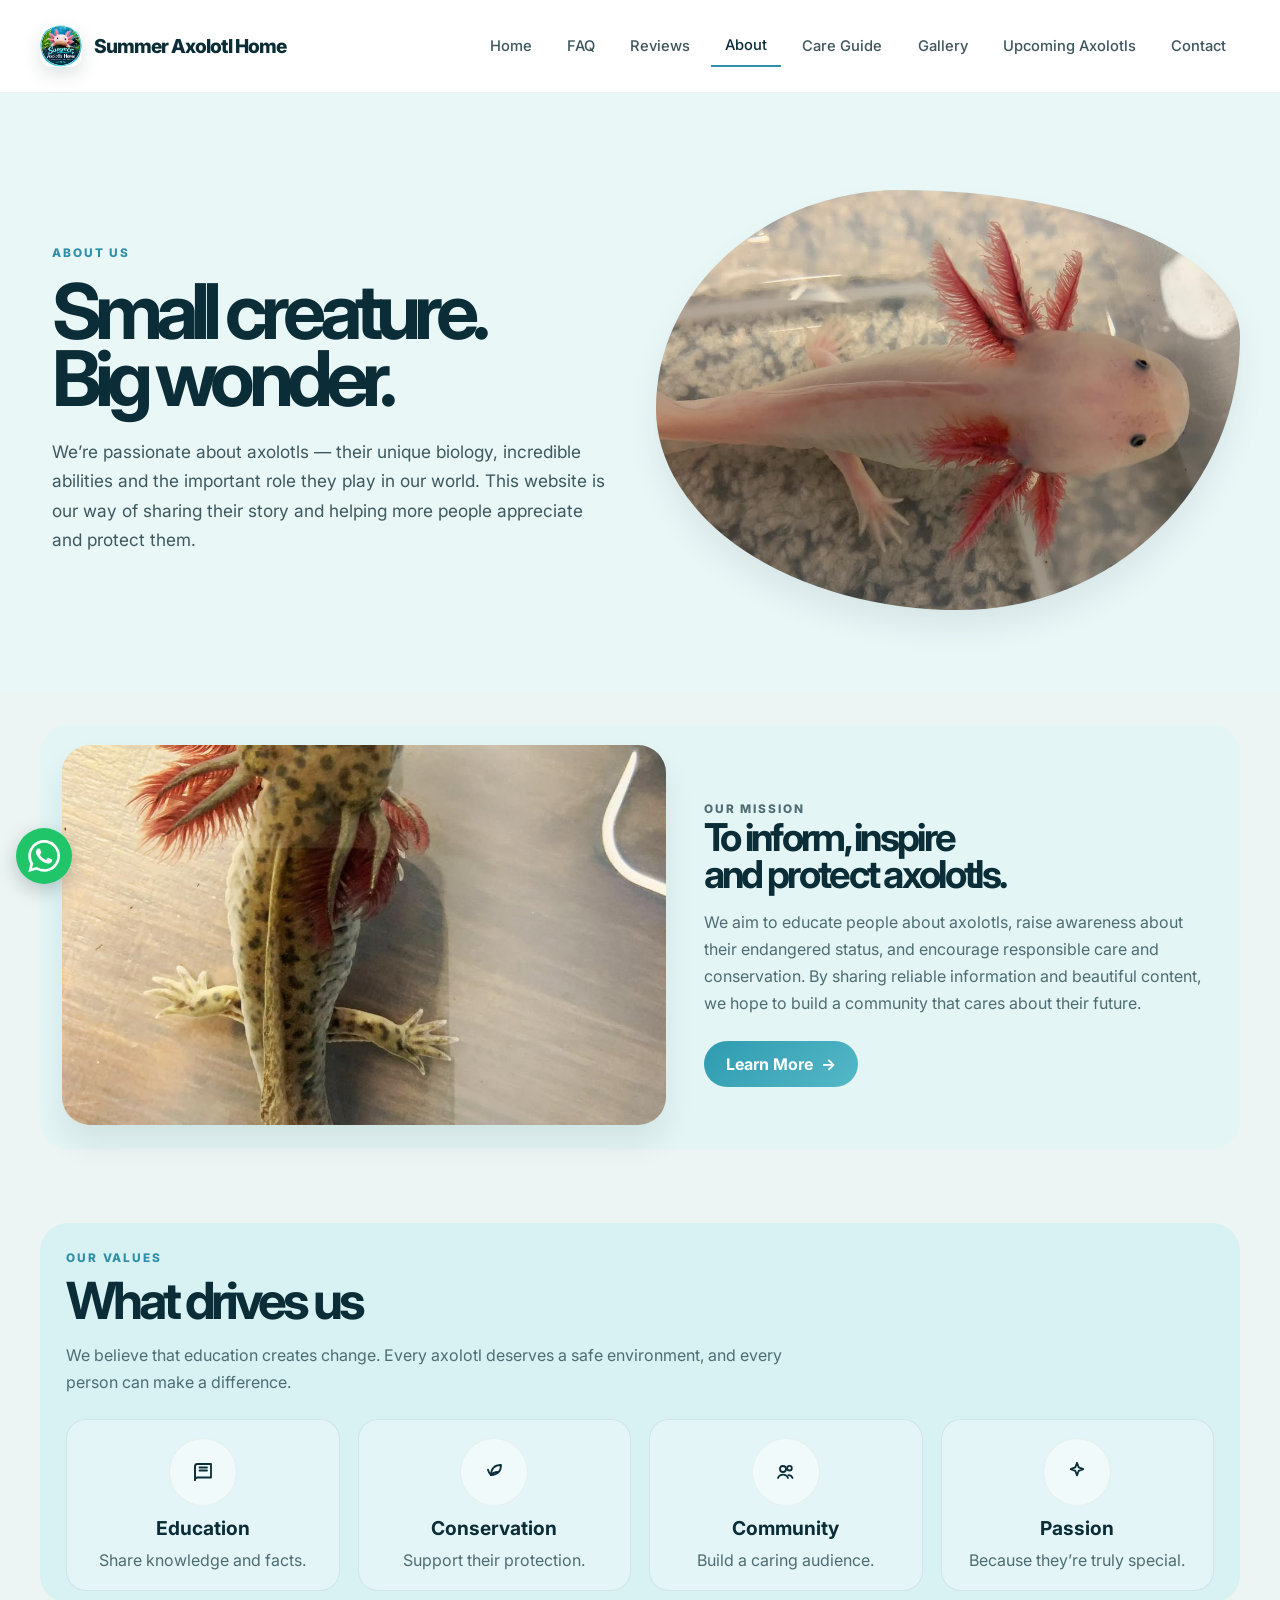
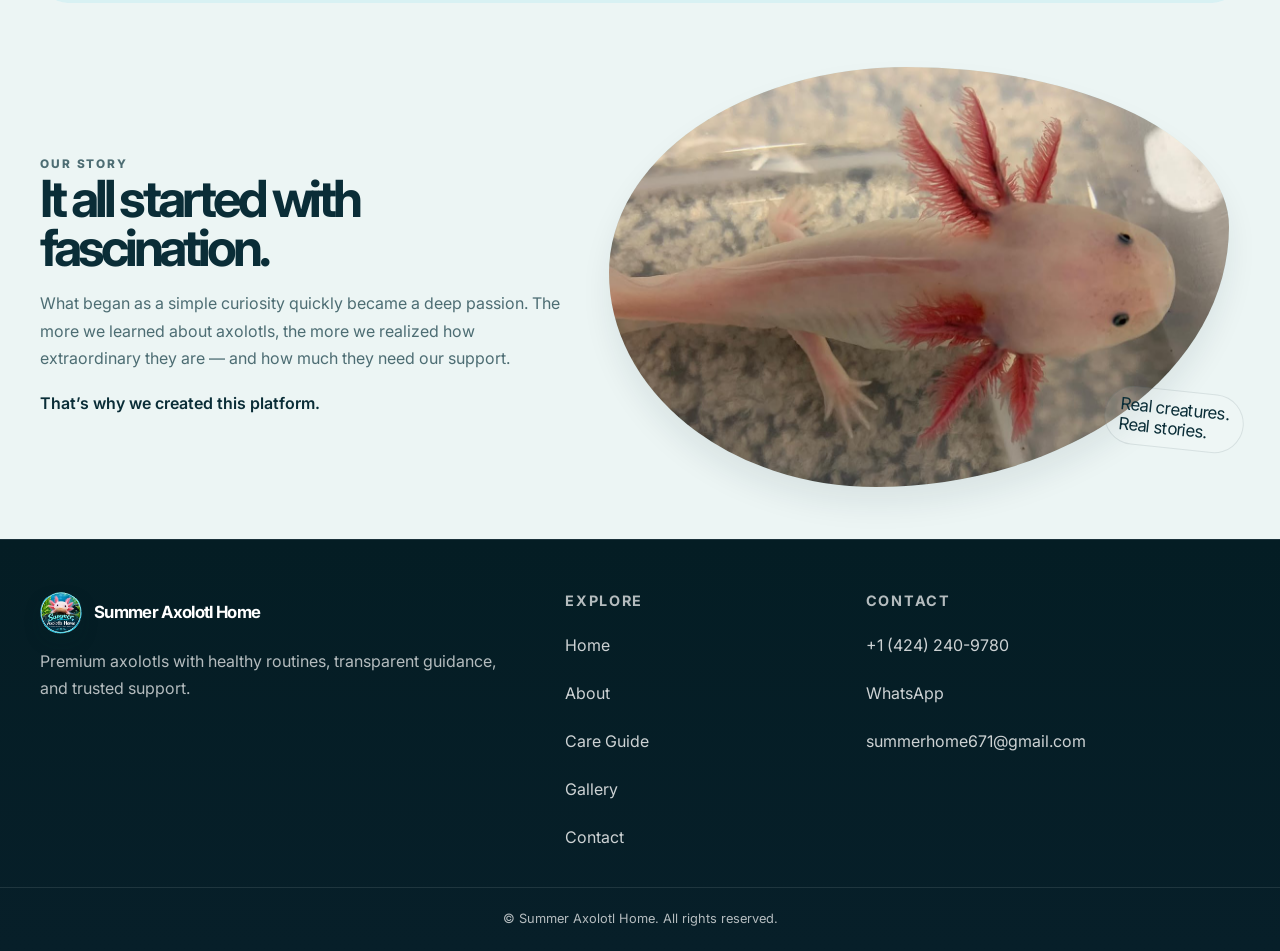
==== commit 9a855470: "Fix broken site asset links Co-authored-by: Copilot <223556219+Copilot@users.noreply.github.com>" ====
--- a/home/about.html
+++ b/home/about.html
@@ -69,7 +69,7 @@
       <section class="mission-band">
         <div class="container mission-grid">
           <div class="mission-media">
-            <img src="../image/WhatsApp%20Image%202026-10-26%20at%2015.56.40.jpeg" alt="Grey axolotl resting on a rock" />
+            <img src="../image/widcopper3%20200%24.jpeg" alt="Grey axolotl resting on a rock" />
           </div>
 
           <div class="mission-copy">
@@ -78,7 +78,7 @@
             <p>
               We aim to educate people about axolotls, raise awareness about their endangered status, and encourage responsible care and conservation. By sharing reliable information and beautiful content, we hope to build a community that cares about their future.
             </p>
-            <a href="#" class="learn-btn">Learn More <span>→</span></a>
+            <a href="catalogue.html" class="learn-btn">Learn More <span>→</span></a>
           </div>
         </div>
       </section>
@@ -139,7 +139,7 @@
 
           <div class="story-visual">
             <div class="story-blob">
-              <img src="../image/Leucistic%20%24100%202.jpeg" alt="Happy pink axolotl" />
+              <img src="../image/Leucistic%20%24100%205.jpeg" alt="Happy pink axolotl" />
             </div>
             <div class="story-tag">Real creatures.<br />Real stories.</div>
           </div>
